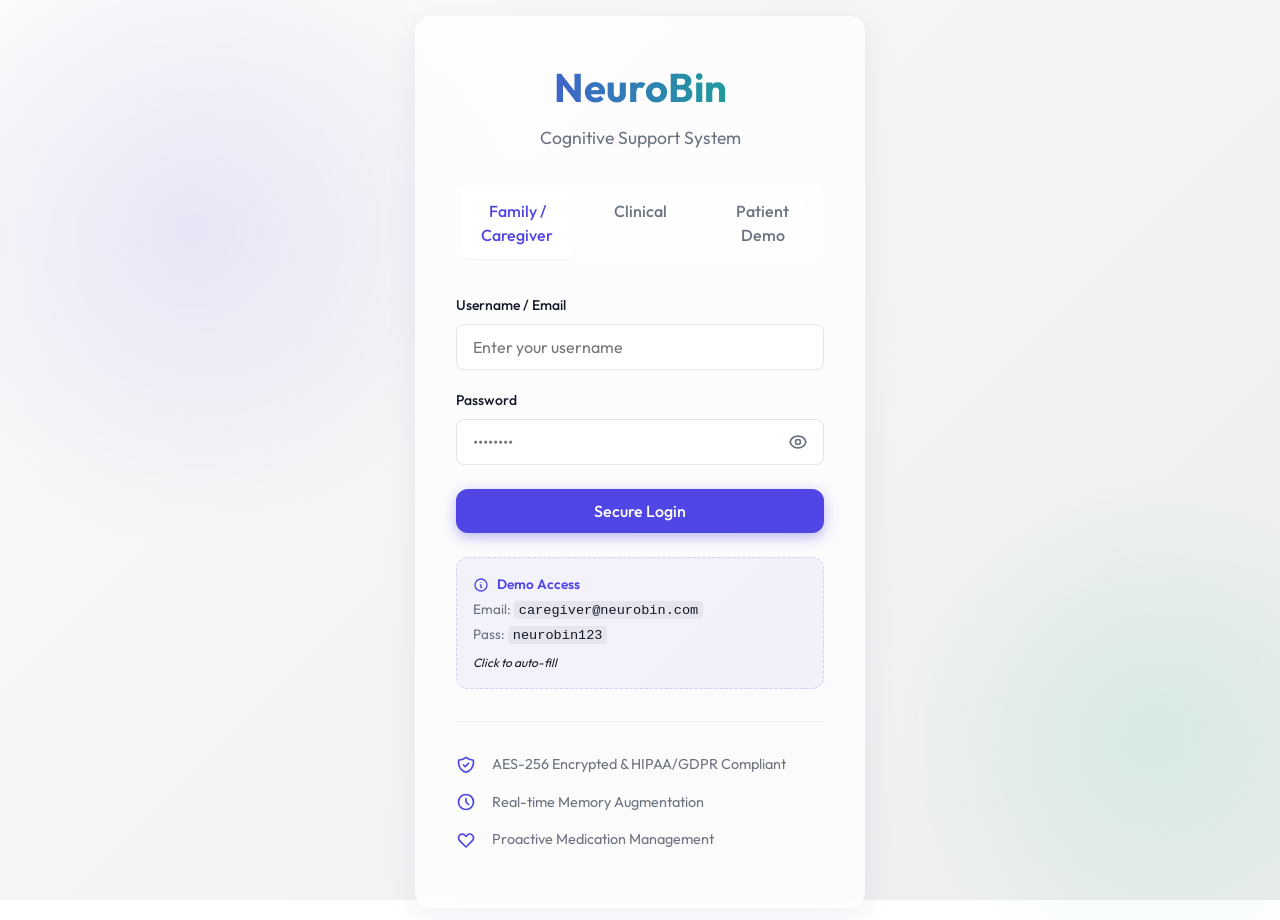
==== Frontend/dashboard.html @ 56ef4f3c "feat:Added frontend UI pages and integrated API, docs: Added a comprehensible README" ====
<!DOCTYPE html>
<html lang="en">
<head>
    <meta charset="UTF-8">
    <meta name="viewport" content="width=device-width, initial-scale=1.0">
    <title>Dashboard | NeuroBin</title>
    <link rel="stylesheet" href="theme.css">
    <style>
        .layout {
            display: flex;
            min-height: 100vh;
        }

        .sidebar {
            width: 280px;
            background: rgba(255, 255, 255, 0.85);
            backdrop-filter: blur(10px);
            border-right: 1px solid var(--surface-border);
            padding: 2rem 1rem;
            display: flex;
            flex-direction: column;
            position: sticky;
            top: 0;
            height: 100vh;
        }

        .sidebar-logo {
            font-size: 1.75rem;
            margin-bottom: 2.5rem;
            text-align: center;
        }

        .nav-menu {
            display: flex;
            flex-direction: column;
            gap: 0.5rem;
            flex: 1;
        }

        .menu-item {
            display: flex;
            align-items: center;
            gap: 1rem;
            padding: 1rem;
            border-radius: var(--radius-md);
            color: var(--text-muted);
            text-decoration: none;
            font-weight: 500;
            transition: var(--transition);
        }

        .menu-item:hover, .menu-item.active {
            background: rgba(79, 70, 229, 0.1);
            color: var(--primary);
        }

        .menu-item svg {
            width: 24px;
            height: 24px;
        }

        .logout-btn {
            margin-top: auto;
            color: var(--danger);
        }

        .logout-btn:hover {
            background: rgba(239, 68, 68, 0.1);
        }

        .main-content {
            flex: 1;
            padding: 2.5rem;
            overflow-y: auto;
        }

        .header {
            display: flex;
            justify-content: space-between;
            align-items: center;
            margin-bottom: 3rem;
        }

        .user-profile {
            display: flex;
            align-items: center;
            gap: 1rem;
        }

        .avatar {
            width: 45px;
            height: 45px;
            border-radius: 50%;
            background: linear-gradient(135deg, var(--primary), var(--secondary));
            color: white;
            display: flex;
            align-items: center;
            justify-content: center;
            font-weight: bold;
            font-size: 1.2rem;
        }

        .stats-grid {
            display: grid;
            grid-template-columns: repeat(auto-fit, minmax(240px, 1fr));
            gap: 1.5rem;
            margin-bottom: 3rem;
        }

        .stat-card {
            display: flex;
            align-items: flex-start;
            gap: 1rem;
        }

        .stat-icon {
            width: 48px;
            height: 48px;
            border-radius: var(--radius-md);
            display: flex;
            align-items: center;
            justify-content: center;
            color: white;
        }

        .stat-icon.blue { background: var(--primary); }
        .stat-icon.green { background: var(--success); }
        .stat-icon.orange { background: var(--warning); }
        .stat-icon.red { background: var(--danger); }

        .stat-info h3 {
            font-size: 0.9rem;
            color: var(--text-muted);
            margin: 0;
            font-weight: 500;
        }

        .stat-info .value {
            font-size: 1.8rem;
            font-weight: 700;
            color: var(--text-main);
            margin-top: 0.25rem;
        }

        table {
            width: 100%;
            border-collapse: collapse;
            margin-top: 1rem;
        }

        th, td {
            padding: 1rem;
            text-align: left;
            border-bottom: 1px solid rgba(0,0,0,0.05);
        }

        th {
            font-weight: 600;
            color: var(--text-muted);
            font-size: 0.85rem;
            text-transform: uppercase;
            letter-spacing: 0.05em;
        }
    </style>
</head>
<body>

<div class="layout">
    <aside class="sidebar">
        <div class="sidebar-logo">
            <span class="logo">NeuroBin</span>
        </div>
        <nav class="nav-menu">
            <a href="dashboard.html" class="menu-item active">
                <svg fill="none" viewBox="0 0 24 24" stroke="currentColor"><path stroke-linecap="round" stroke-linejoin="round" stroke-width="2" d="M3 12l2-2m0 0l7-7 7 7M5 10v10a1 1 0 001 1h3m10-11l2 2m-2-2v10a1 1 0 01-1 1h-3m-6 0a1 1 0 001-1v-4a1 1 0 011-1h2a1 1 0 011 1v4a1 1 0 001 1m-6 0h6"/></svg>
                Dashboard
            </a>
            <a href="patients.html" class="menu-item">
                <svg fill="none" viewBox="0 0 24 24" stroke="currentColor"><path stroke-linecap="round" stroke-linejoin="round" stroke-width="2" d="M17 20h5v-2a3 3 0 00-5.356-1.857M17 20H7m10 0v-2c0-.656-.126-1.283-.356-1.857M7 20H2v-2a3 3 0 015.356-1.857M7 20v-2c0-.656.126-1.283.356-1.857m0 0a5.002 5.002 0 019.288 0M15 7a3 3 0 11-6 0 3 3 0 016 0zm6 3a2 2 0 11-4 0 2 2 0 014 0zM7 10a2 2 0 11-4 0 2 2 0 014 0z"/></svg>
                Patients
            </a>
            <a href="medications.html" class="menu-item">
                <svg fill="none" viewBox="0 0 24 24" stroke="currentColor"><path stroke-linecap="round" stroke-linejoin="round" stroke-width="2" d="M19.428 15.428a2 2 0 00-1.022-.547l-2.387-.477a6 6 0 00-3.86.517l-.318.158a6 6 0 01-3.86.517L6.05 15.21a2 2 0 00-1.806.547M8 4h8l-1 1v5.172a2 2 0 00.586 1.414l5 5c1.26 1.26.367 3.414-1.415 3.414H4.828c-1.782 0-2.674-2.154-1.414-3.414l5-5A2 2 0 009 10.172V5L8 4z"/></svg>
                Medications
            </a>
            <a href="locations.html" class="menu-item">
                <svg fill="none" viewBox="0 0 24 24" stroke="currentColor"><path stroke-linecap="round" stroke-linejoin="round" stroke-width="2" d="M17.657 16.657L13.414 20.9a1.998 1.998 0 01-2.827 0l-4.244-4.243a8 8 0 1111.314 0z"/><path stroke-linecap="round" stroke-linejoin="round" stroke-width="2" d="M15 11a3 3 0 11-6 0 3 3 0 016 0z"/></svg>
                Locations
            </a>
            <a href="meetings.html" class="menu-item">
                <svg fill="none" viewBox="0 0 24 24" stroke="currentColor"><path stroke-linecap="round" stroke-linejoin="round" stroke-width="2" d="M8 7V3m8 4V3m-9 8h10M5 21h14a2 2 0 002-2V7a2 2 0 00-2-2H5a2 2 0 00-2 2v12a2 2 0 002 2z"/></svg>
                Meetings
            </a>
            <a href="emergency.html" class="menu-item">
                <svg fill="none" viewBox="0 0 24 24" stroke="currentColor"><path stroke-linecap="round" stroke-linejoin="round" stroke-width="2" d="M18.364 5.636l-3.536 3.536m0 5.656l3.536 3.536M9.172 9.172L5.636 5.636m3.536 9.192l-3.536 3.536M21 12a9 9 0 11-18 0 9 9 0 0118 0zm-5 0a4 4 0 11-8 0 4 4 0 018 0z"/></svg>
                Emergency
            </a>

            <a href="#" class="menu-item logout-btn" id="logoutBtn">
                <svg fill="none" viewBox="0 0 24 24" stroke="currentColor"><path stroke-linecap="round" stroke-linejoin="round" stroke-width="2" d="M17 16l4-4m0 0l-4-4m4 4H7m6 4v1a3 3 0 01-3 3H6a3 3 0 01-3-3V7a3 3 0 013-3h4a3 3 0 013 3v1"/></svg>
                Logout
            </a>
        </nav>
    </aside>

    <main class="main-content">
        <div class="header fade-in">
            <div>
                <h1>Welcome Back</h1>
                <p id="currDate">Loading date...</p>
            </div>
            <div class="user-profile">
                <div class="avatar" id="userInitial">U</div>
                <div>
                    <div style="font-weight: 600;" id="userName">User</div>
                    <div style="font-size: 0.85rem; color: var(--text-muted);" id="userRole">Caregiver</div>
                </div>
            </div>
        </div>

        <div class="stats-grid fade-in" style="animation-delay: 0.1s;">
            <div class="glass-card stat-card">
                <div class="stat-icon blue">
                    <svg style="width:24px;height:24px" fill="none" viewBox="0 0 24 24" stroke="currentColor"><path stroke-linecap="round" stroke-linejoin="round" stroke-width="2" d="M17 20h5v-2a3 3 0 00-5.356-1.857M17 20H7m10 0v-2c0-.656-.126-1.283-.356-1.857M7 20H2v-2a3 3 0 015.356-1.857M7 20v-2c0-.656.126-1.283.356-1.857m0 0a5.002 5.002 0 019.288 0M15 7a3 3 0 11-6 0 3 3 0 016 0zm6 3a2 2 0 11-4 0 2 2 0 014 0zM7 10a2 2 0 11-4 0 2 2 0 014 0z"/></svg>
                </div>
                <div class="stat-info">
                    <h3>Total Patients</h3>
                    <div class="value" id="totalPatients">-</div>
                </div>
            </div>
            <div class="glass-card stat-card">
                <div class="stat-icon green">
                    <svg style="width:24px;height:24px" fill="none" viewBox="0 0 24 24" stroke="currentColor"><path stroke-linecap="round" stroke-linejoin="round" stroke-width="2" d="M9 12l2 2 4-4m6 2a9 9 0 11-18 0 9 9 0 0118 0z"/></svg>
                </div>
                <div class="stat-info">
                    <h3>Med Adherence</h3>
                    <div class="value">94%</div>
                </div>
            </div>
            <div class="glass-card stat-card">
                <div class="stat-icon orange">
                    <svg style="width:24px;height:24px" fill="none" viewBox="0 0 24 24" stroke="currentColor"><path stroke-linecap="round" stroke-linejoin="round" stroke-width="2" d="M12 8v4l3 3m6-3a9 9 0 11-18 0 9 9 0 0118 0z"/></svg>
                </div>
                <div class="stat-info">
                    <h3>Upcoming Meetings</h3>
                    <div class="value" id="upcomingMeetings">-</div>
                </div>
            </div>
            <div class="glass-card stat-card">
                <div class="stat-icon red">
                    <svg style="width:24px;height:24px" fill="none" viewBox="0 0 24 24" stroke="currentColor"><path stroke-linecap="round" stroke-linejoin="round" stroke-width="2" d="M12 9v2m0 4h.01m-6.938 4h13.856c1.54 0 2.502-1.667 1.732-3L13.732 4c-.77-1.333-2.694-1.333-3.464 0L3.34 16c-.77 1.333.192 3 1.732 3z"/></svg>
                </div>
                <div class="stat-info">
                    <h3>Active Alerts</h3>
                    <div class="value">0</div>
                </div>
            </div>
        </div>

        <div class="grid" style="grid-template-columns: 2fr 1fr;">
            <div class="glass-card fade-in" style="animation-delay: 0.2s;">
                <div class="flex justify-between align-center mb-4">
                    <h2>Recent Patients</h2>
                    <a href="patients.html" class="btn btn-secondary" style="padding: 0.25rem 0.75rem; font-size: 0.85rem;">View All</a>
                </div>
                <div style="overflow-x:auto;">
                    <table>
                        <thead>
                            <tr>
                                <th>Name</th>
                                <th>Age</th>
                                <th>Phone</th>
                                <th>Status</th>
                            </tr>
                        </thead>
                        <tbody id="patientsTableBody">
                            <tr><td colspan="4" class="text-center">Loading...</td></tr>
                        </tbody>
                    </table>
                </div>
            </div>

            <div class="glass-card fade-in" style="animation-delay: 0.3s;">
                <h2>Today's Schedule</h2>
                <div class="mt-4" id="meetingsList">
                    <p class="text-center text-muted">Loading...</p>
                </div>
            </div>
        </div>
    </main>
</div>

<script src="api.js"></script>
<script src="dashboard.js"></script>
</body>
</html>
---- Frontend/theme.css ----
/* Modern, Premium, Glassmorphic Theme */
@import url('https://fonts.googleapis.com/css2?family=Outfit:wght@300;400;500;600;700&display=swap');

:root {
  --primary: #4F46E5;
  --primary-hover: #4338CA;
  --secondary: #10B981;
  --background: #F3F4F6;
  --surface: rgba(255, 255, 255, 0.7);
  --surface-border: rgba(255, 255, 255, 0.5);
  --text-main: #111827;
  --text-muted: #6B7280;
  --danger: #EF4444;
  --warning: #F59E0B;
  --success: #10B981;
  --radius-lg: 16px;
  --radius-md: 12px;
  --radius-sm: 8px;
  --shadow-sm: 0 1px 2px 0 rgba(0, 0, 0, 0.05);
  --shadow-md: 0 4px 6px -1px rgba(0, 0, 0, 0.1), 0 2px 4px -1px rgba(0, 0, 0, 0.06);
  --shadow-glass: 0 8px 32px 0 rgba(31, 38, 135, 0.07);
  --transition: all 0.3s cubic-bezier(0.4, 0, 0.2, 1);
}

* {
  margin: 0;
  padding: 0;
  box-sizing: border-box;
}

body {
  font-family: 'Outfit', sans-serif;
  background: var(--background);
  color: var(--text-main);
  line-height: 1.5;
  min-height: 100vh;
  /* Soft abstract gradient background */
  background: linear-gradient(135deg, #fdfbfb 0%, #ebedee 100%);
  background-attachment: fixed;
}

/* Add a subtle decorative background blob */
body::before {
  content: '';
  position: fixed;
  top: -10%;
  left: -10%;
  width: 50vw;
  height: 50vw;
  background: radial-gradient(circle, rgba(79,70,229,0.1) 0%, rgba(255,255,255,0) 70%);
  z-index: -1;
  border-radius: 50%;
  animation: float 15s ease-in-out infinite alternate;
}

body::after {
  content: '';
  position: fixed;
  bottom: -10%;
  right: -10%;
  width: 40vw;
  height: 40vw;
  background: radial-gradient(circle, rgba(16,185,129,0.1) 0%, rgba(255,255,255,0) 70%);
  z-index: -1;
  border-radius: 50%;
  animation: float 20s ease-in-out infinite alternate-reverse;
}

@keyframes float {
  0% { transform: translate(0, 0) scale(1); }
  100% { transform: translate(30px, 50px) scale(1.1); }
}

/* Glassmorphism Classes */
.glass-panel {
  background: var(--surface);
  backdrop-filter: blur(16px);
  -webkit-backdrop-filter: blur(16px);
  border: 1px solid var(--surface-border);
  border-radius: var(--radius-lg);
  box-shadow: var(--shadow-glass);
}

.glass-card {
  background: rgba(255, 255, 255, 0.65);
  backdrop-filter: blur(8px);
  border: 1px solid rgba(255, 255, 255, 0.4);
  border-radius: var(--radius-md);
  padding: 1.5rem;
  box-shadow: var(--shadow-md);
  transition: var(--transition);
}

.glass-card:hover {
  transform: translateY(-2px);
  box-shadow: 0 10px 40px -10px rgba(0,0,0,0.1);
}

/* Typography */
h1, h2, h3, h4, h5, h6 {
  font-weight: 600;
  color: var(--text-main);
  margin-bottom: 0.5rem;
}

p {
  color: var(--text-muted);
  margin-bottom: 1rem;
}

/* Layout Details */
.container {
  max-width: 1200px;
  margin: 0 auto;
  padding: 2rem;
}

.grid {
  display: grid;
  gap: 1.5rem;
}

/* Forms */
.form-group {
  margin-bottom: 1.25rem;
}

.form-label {
  display: block;
  font-size: 0.875rem;
  font-weight: 500;
  margin-bottom: 0.5rem;
  color: var(--text-main);
}

.form-input, .form-select, .form-textarea {
  width: 100%;
  padding: 0.75rem 1rem;
  border: 1px solid rgba(0, 0, 0, 0.1);
  border-radius: var(--radius-sm);
  background: rgba(255, 255, 255, 0.8);
  font-family: inherit;
  font-size: 1rem;
  transition: var(--transition);
  color: var(--text-main);
}

.form-input:focus, .form-select:focus, .form-textarea:focus {
  outline: none;
  border-color: var(--primary);
  box-shadow: 0 0 0 3px rgba(79, 70, 229, 0.2);
  background: #FFF;
}

/* Buttons */
.btn {
  display: inline-flex;
  align-items: center;
  justify-content: center;
  padding: 0.75rem 1.5rem;
  font-size: 1rem;
  font-weight: 500;
  border-radius: var(--radius-md);
  border: none;
  cursor: pointer;
  transition: var(--transition);
  font-family: inherit;
  gap: 0.5rem;
}

.btn-primary {
  background: var(--primary);
  color: white;
  box-shadow: 0 4px 14px 0 rgba(79, 70, 229, 0.39);
}

.btn-primary:hover {
  background: var(--primary-hover);
  transform: translateY(-1px);
  box-shadow: 0 6px 20px rgba(79, 70, 229, 0.4);
}

.btn-secondary {
  background: rgba(255, 255, 255, 0.9);
  color: var(--text-main);
  border: 1px solid rgba(0, 0, 0, 0.05);
}

.btn-secondary:hover {
  background: #FFF;
  transform: translateY(-1px);
  box-shadow: var(--shadow-md);
}

.btn-danger {
  background: var(--danger);
  color: white;
  box-shadow: 0 4px 14px 0 rgba(239, 68, 68, 0.39);
}

.btn-danger:hover {
  background: #DC2626;
  transform: translateY(-1px);
}

.btn-block {
  width: 100%;
}

/* Nav */
.navbar {
  display: flex;
  justify-content: space-between;
  align-items: center;
  padding: 1rem 2rem;
  margin-bottom: 2rem;
  position: sticky;
  top: 1rem;
  z-index: 100;
  width: calc(100% - 2rem);
  margin-left: 1rem;
}

.nav-links {
  display: flex;
  gap: 1.5rem;
  align-items: center;
}

.nav-link {
  color: var(--text-muted);
  text-decoration: none;
  font-weight: 500;
  transition: var(--transition);
}

.nav-link:hover, .nav-link.active {
  color: var(--primary);
}

.logo {
  font-size: 1.5rem;
  font-weight: 700;
  background: linear-gradient(to right, var(--primary), var(--secondary));
  background-clip: text;
  -webkit-background-clip: text;
  -webkit-text-fill-color: transparent;
  text-decoration: none;
}

/* Badges */
.badge {
  display: inline-block;
  padding: 0.25rem 0.75rem;
  border-radius: 9999px;
  font-size: 0.75rem;
  font-weight: 600;
  text-transform: uppercase;
  letter-spacing: 0.05em;
}

.badge-success { background: rgba(16, 185, 129, 0.1); color: var(--success); }
.badge-warning { background: rgba(245, 158, 11, 0.1); color: var(--warning); }
.badge-danger { background: rgba(239, 68, 68, 0.1); color: var(--danger); }
.badge-primary { background: rgba(79, 70, 229, 0.1); color: var(--primary); }

/* Utility */
.text-center { text-align: center; }
.mt-1 { margin-top: 0.25rem; }
.mt-2 { margin-top: 0.5rem; }
.mt-4 { margin-top: 1rem; }
.mt-6 { margin-top: 1.5rem; }
.mt-8 { margin-top: 2rem; }
.mb-2 { margin-bottom: 0.5rem; }
.mb-4 { margin-bottom: 1rem; }
.mb-6 { margin-bottom: 1.5rem; }

.flex { display: flex; }
.justify-between { justify-content: space-between; }
.align-center { align-items: center; }
.gap-2 { gap: 0.5rem; }
.gap-4 { gap: 1rem; }

/* Modal */
.modal-overlay {
  position: fixed;
  top: 0; left: 0; right: 0; bottom: 0;
  background: rgba(0, 0, 0, 0.3);
  backdrop-filter: blur(4px);
  display: flex;
  align-items: center;
  justify-content: center;
  opacity: 0;
  pointer-events: none;
  transition: var(--transition);
  z-index: 1000;
}

.modal-overlay.active {
  opacity: 1;
  pointer-events: auto;
}

.modal-content {
  width: 100%;
  max-width: 500px;
  transform: scale(0.95) translateY(20px);
  transition: var(--transition);
  max-height: 90vh;
  overflow-y: auto;
}

.modal-overlay.active .modal-content {
  transform: scale(1) translateY(0);
}

.modal-header {
  display: flex;
  justify-content: space-between;
  align-items: center;
  margin-bottom: 1.5rem;
}

.modal-close {
  background: none;
  border: none;
  font-size: 1.5rem;
  color: var(--text-muted);
  cursor: pointer;
  transition: var(--transition);
}

.modal-close:hover {
  color: var(--danger);
  transform: rotate(90deg);
}

/* Alerts / Notifications */
#notifications {
  position: fixed;
  bottom: 2rem;
  right: 2rem;
  display: flex;
  flex-direction: column;
  gap: 1rem;
  z-index: 2000;
}

.toast {
  padding: 1rem 1.5rem;
  border-radius: var(--radius-md);
  background: white;
  box-shadow: var(--shadow-md);
  border-left: 4px solid var(--primary);
  animation: slideIn 0.3s cubic-bezier(0.4, 0, 0.2, 1);
  display: flex;
  align-items: center;
  gap: 1rem;
}

.toast.error { border-color: var(--danger); }
.toast.success { border-color: var(--success); }

@keyframes slideIn {
  from { transform: translateX(100%); opacity: 0; }
  to { transform: translateX(0); opacity: 1; }
}

@keyframes fadeOut {
  from { opacity: 1; transform: scale(1); }
  to { opacity: 0; transform: scale(0.9); }
}

/* Animations */
.fade-in { animation: fadeIn 0.5s ease-out forwards; }
@keyframes fadeIn {
  from { opacity: 0; transform: translateY(10px); }
  to { opacity: 1; transform: translateY(0); }
}
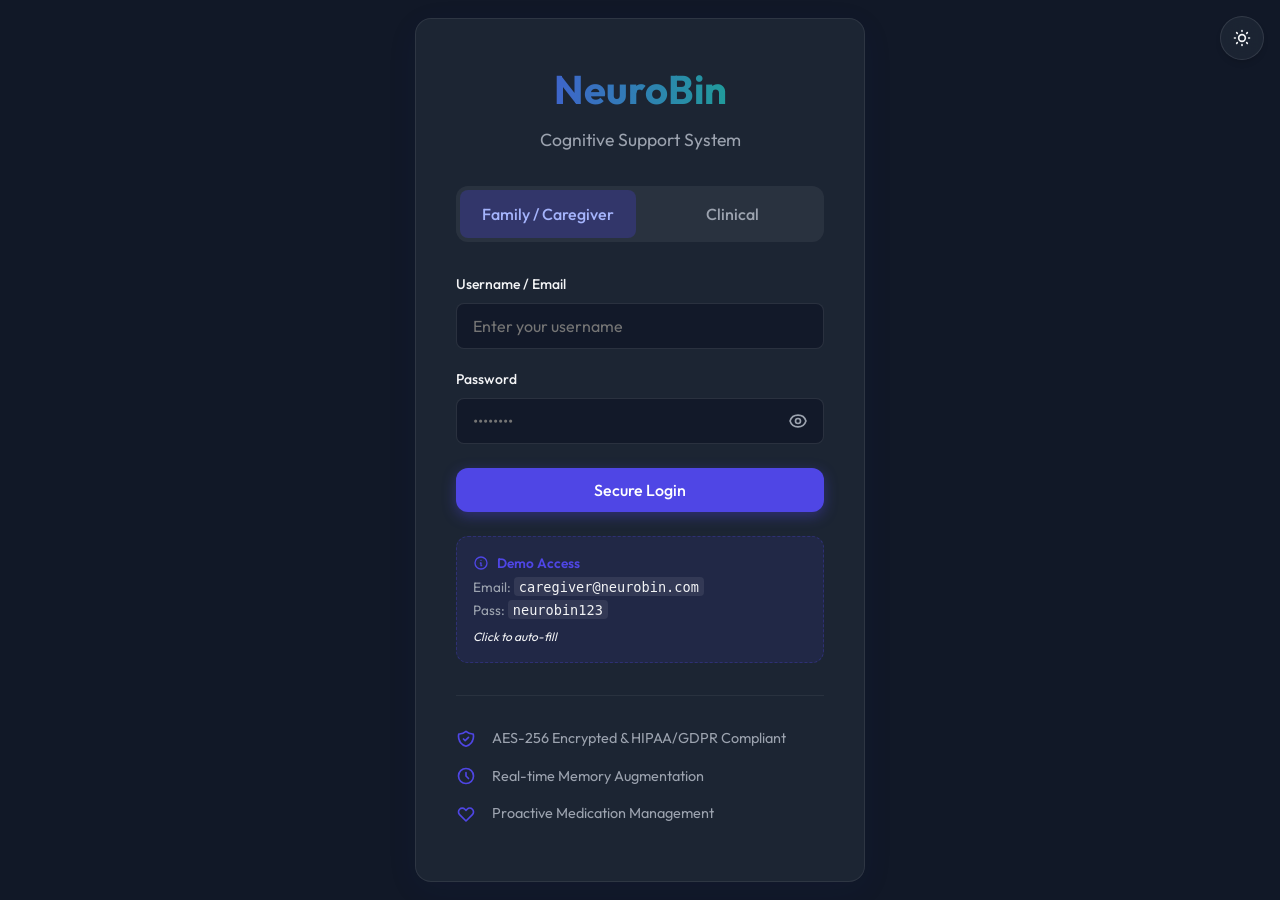
==== commit 8de228e6: "feat: improved the UI/UX with major changes, added face recognition and emotion recognition" ====
--- a/Frontend/dashboard.html
+++ b/Frontend/dashboard.html
@@ -165,49 +165,83 @@
 </head>
 <body>
 
+<!-- Theme Toggle Button -->
+<button id="themeToggleBtn" style="position: absolute; top: 1rem; right: 1rem; background: var(--surface); border: 1px solid var(--surface-border); border-radius: 50%; width: 40px; height: 40px; display: flex; align-items: center; justify-content: center; cursor: pointer; color: var(--text-main); backdrop-filter: blur(8px); z-index: 1000; box-shadow: var(--shadow-sm);">
+    <svg id="themeIcon" fill="none" viewBox="0 0 24 24" stroke="currentColor" style="width: 20px; height: 20px;">
+        <!-- Icon set in JS -->
+    </svg>
+</button>
+
 <div class="layout">
     <aside class="sidebar">
         <div class="sidebar-logo">
             <span class="logo">NeuroBin</span>
         </div>
         <nav class="nav-menu">
+            <h4 style="font-size: 0.75rem; text-transform: uppercase; color: var(--text-muted); margin: 1rem 0 0.5rem 0.5rem; letter-spacing: 0.05em;">Main</h4>
             <a href="dashboard.html" class="menu-item active">
                 <svg fill="none" viewBox="0 0 24 24" stroke="currentColor"><path stroke-linecap="round" stroke-linejoin="round" stroke-width="2" d="M3 12l2-2m0 0l7-7 7 7M5 10v10a1 1 0 001 1h3m10-11l2 2m-2-2v10a1 1 0 01-1 1h-3m-6 0a1 1 0 001-1v-4a1 1 0 011-1h2a1 1 0 011 1v4a1 1 0 001 1m-6 0h6"/></svg>
                 Dashboard
             </a>
             <a href="patients.html" class="menu-item">
                 <svg fill="none" viewBox="0 0 24 24" stroke="currentColor"><path stroke-linecap="round" stroke-linejoin="round" stroke-width="2" d="M17 20h5v-2a3 3 0 00-5.356-1.857M17 20H7m10 0v-2c0-.656-.126-1.283-.356-1.857M7 20H2v-2a3 3 0 015.356-1.857M7 20v-2c0-.656.126-1.283.356-1.857m0 0a5.002 5.002 0 019.288 0M15 7a3 3 0 11-6 0 3 3 0 016 0zm6 3a2 2 0 11-4 0 2 2 0 014 0zM7 10a2 2 0 11-4 0 2 2 0 014 0z"/></svg>
-                Patients
+                Face Log / Patients
             </a>
             <a href="medications.html" class="menu-item">
                 <svg fill="none" viewBox="0 0 24 24" stroke="currentColor"><path stroke-linecap="round" stroke-linejoin="round" stroke-width="2" d="M19.428 15.428a2 2 0 00-1.022-.547l-2.387-.477a6 6 0 00-3.86.517l-.318.158a6 6 0 01-3.86.517L6.05 15.21a2 2 0 00-1.806.547M8 4h8l-1 1v5.172a2 2 0 00.586 1.414l5 5c1.26 1.26.367 3.414-1.415 3.414H4.828c-1.782 0-2.674-2.154-1.414-3.414l5-5A2 2 0 009 10.172V5L8 4z"/></svg>
                 Medications
             </a>
+            <a href="emotions.html" class="menu-item">
+                <svg fill="none" viewBox="0 0 24 24" stroke="currentColor"><path stroke-linecap="round" stroke-linejoin="round" stroke-width="2" d="M14.828 14.828a4 4 0 01-5.656 0M9 10h.01M15 10h.01M21 12a9 9 0 11-18 0 9 9 0 0118 0z"/></svg>
+                Emotions
+            </a>
             <a href="locations.html" class="menu-item">
                 <svg fill="none" viewBox="0 0 24 24" stroke="currentColor"><path stroke-linecap="round" stroke-linejoin="round" stroke-width="2" d="M17.657 16.657L13.414 20.9a1.998 1.998 0 01-2.827 0l-4.244-4.243a8 8 0 1111.314 0z"/><path stroke-linecap="round" stroke-linejoin="round" stroke-width="2" d="M15 11a3 3 0 11-6 0 3 3 0 016 0z"/></svg>
-                Locations
+                Location
             </a>
             <a href="meetings.html" class="menu-item">
                 <svg fill="none" viewBox="0 0 24 24" stroke="currentColor"><path stroke-linecap="round" stroke-linejoin="round" stroke-width="2" d="M8 7V3m8 4V3m-9 8h10M5 21h14a2 2 0 002-2V7a2 2 0 00-2-2H5a2 2 0 00-2 2v12a2 2 0 002 2z"/></svg>
-                Meetings
+                Settings (Meetings)
+            </a>
+
+            <h4 style="font-size: 0.75rem; text-transform: uppercase; color: var(--text-muted); margin: 1.5rem 0 0.5rem 0.5rem; letter-spacing: 0.05em;">Modules</h4>
+            <a href="memory.html" class="menu-item">
+                <svg fill="none" viewBox="0 0 24 24" stroke="currentColor"><path stroke-linecap="round" stroke-linejoin="round" stroke-width="2" d="M12 6.253v13m0-13C10.832 5.477 9.246 5 7.5 5S4.168 5.477 3 6.253v13C4.168 18.477 5.754 18 7.5 18s3.332.477 4.5 1.253m0-13C13.168 5.477 14.754 5 16.5 5c1.747 0 3.332.477 4.5 1.253v13C19.832 18.477 18.247 18 16.5 18c-1.746 0-3.332.477-4.5 1.253"/></svg>
+                Memory Journal
+            </a>
+            <a href="#" class="menu-item">
+                <svg fill="none" viewBox="0 0 24 24" stroke="currentColor"><path stroke-linecap="round" stroke-linejoin="round" stroke-width="2" d="M19 11a7 7 0 01-7 7m0 0a7 7 0 01-7-7m7 7v4m0 0H8m4 0h4m-4-8a3 3 0 01-3-3V5a3 3 0 116 0v6a3 3 0 01-3 3z"/></svg>
+                Voice Assistant
+            </a>
+            <a href="#" class="menu-item">
+                <svg fill="none" viewBox="0 0 24 24" stroke="currentColor"><path stroke-linecap="round" stroke-linejoin="round" stroke-width="2" d="M14.752 11.168l-3.197-2.132A1 1 0 0010 9.87v4.263a1 1 0 001.555.832l3.197-2.132a1 1 0 000-1.664z"/><path stroke-linecap="round" stroke-linejoin="round" stroke-width="2" d="M21 12a9 9 0 11-18 0 9 9 0 0118 0z"/></svg>
+                Cognitive Games
+            </a>
+            <a href="#" class="menu-item">
+                <svg fill="none" viewBox="0 0 24 24" stroke="currentColor"><path stroke-linecap="round" stroke-linejoin="round" stroke-width="2" d="M9 17v-2m3 2v-4m3 4v-6m2 10H7a2 2 0 01-2-2V5a2 2 0 012-2h5.586a1 1 0 01.707.293l5.414 5.414a1 1 0 01.293.707V19a2 2 0 01-2 2z"/></svg>
+                Medical Reports
+            </a>
+            <a href="#" class="menu-item">
+                <svg fill="none" viewBox="0 0 24 24" stroke="currentColor"><path stroke-linecap="round" stroke-linejoin="round" stroke-width="2" d="M12 15v2m-6 4h12a2 2 0 002-2v-6a2 2 0 00-2-2H6a2 2 0 00-2 2v6a2 2 0 00-2 2zm10-10V7a4 4 0 00-8 0v4h8z"/></svg>
+                Digital Legacy
             </a>
             <a href="emergency.html" class="menu-item">
-                <svg fill="none" viewBox="0 0 24 24" stroke="currentColor"><path stroke-linecap="round" stroke-linejoin="round" stroke-width="2" d="M18.364 5.636l-3.536 3.536m0 5.656l3.536 3.536M9.172 9.172L5.636 5.636m3.536 9.192l-3.536 3.536M21 12a9 9 0 11-18 0 9 9 0 0118 0zm-5 0a4 4 0 11-8 0 4 4 0 018 0z"/></svg>
-                Emergency
-            </a>
-
-            <a href="#" class="menu-item logout-btn" id="logoutBtn">
+                <svg fill="none" viewBox="0 0 24 24" stroke="currentColor" style="color:var(--danger);"><path stroke-linecap="round" stroke-linejoin="round" stroke-width="2" d="M18.364 5.636l-3.536 3.536m0 5.656l3.536 3.536M9.172 9.172L5.636 5.636m3.536 9.192l-3.536 3.536M21 12a9 9 0 11-18 0 9 9 0 0118 0zm-5 0a4 4 0 11-8 0 4 4 0 018 0z"/></svg>
+                Emergency SOS
+            </a>
+
+            <button class="menu-item logout-btn" onclick="ApiClient.logout()" style="background:none; border:none; text-align:left; font-family:inherit; font-size:inherit; width: 100%; cursor: pointer;">
                 <svg fill="none" viewBox="0 0 24 24" stroke="currentColor"><path stroke-linecap="round" stroke-linejoin="round" stroke-width="2" d="M17 16l4-4m0 0l-4-4m4 4H7m6 4v1a3 3 0 01-3 3H6a3 3 0 01-3-3V7a3 3 0 013-3h4a3 3 0 013 3v1"/></svg>
                 Logout
-            </a>
+            </button>
         </nav>
     </aside>
 
     <main class="main-content">
         <div class="header fade-in">
             <div>
-                <h1>Welcome Back</h1>
-                <p id="currDate">Loading date...</p>
+                <h1>Prototype Dashboard</h1>
+                <p id="currDate" class="text-muted">Caregiver Interface</p>
             </div>
             <div class="user-profile">
                 <div class="avatar" id="userInitial">U</div>
@@ -218,78 +252,120 @@
             </div>
         </div>
 
-        <div class="stats-grid fade-in" style="animation-delay: 0.1s;">
-            <div class="glass-card stat-card">
-                <div class="stat-icon blue">
-                    <svg style="width:24px;height:24px" fill="none" viewBox="0 0 24 24" stroke="currentColor"><path stroke-linecap="round" stroke-linejoin="round" stroke-width="2" d="M17 20h5v-2a3 3 0 00-5.356-1.857M17 20H7m10 0v-2c0-.656-.126-1.283-.356-1.857M7 20H2v-2a3 3 0 015.356-1.857M7 20v-2c0-.656.126-1.283.356-1.857m0 0a5.002 5.002 0 019.288 0M15 7a3 3 0 11-6 0 3 3 0 016 0zm6 3a2 2 0 11-4 0 2 2 0 014 0zM7 10a2 2 0 11-4 0 2 2 0 014 0z"/></svg>
-                </div>
+        <div class="stats-grid fade-in" style="animation-delay: 0.1s; grid-template-columns: repeat(4, 1fr);">
+            <div class="glass-card stat-card" style="border-left: 4px solid var(--success);">
                 <div class="stat-info">
-                    <h3>Total Patients</h3>
-                    <div class="value" id="totalPatients">-</div>
-                </div>
-            </div>
-            <div class="glass-card stat-card">
-                <div class="stat-icon green">
-                    <svg style="width:24px;height:24px" fill="none" viewBox="0 0 24 24" stroke="currentColor"><path stroke-linecap="round" stroke-linejoin="round" stroke-width="2" d="M9 12l2 2 4-4m6 2a9 9 0 11-18 0 9 9 0 0118 0z"/></svg>
-                </div>
+                    <h3>Status</h3>
+                    <div class="value" id="systemStatus" style="color:var(--success);">SAFE</div>
+                    <div style="font-size: 0.8rem; color:var(--text-muted); margin-top:0.25rem;">Active Monitoring</div>
+                </div>
+            </div>
+            <div class="glass-card stat-card" style="border-left: 4px solid var(--success);">
                 <div class="stat-info">
-                    <h3>Med Adherence</h3>
-                    <div class="value">94%</div>
-                </div>
-            </div>
-            <div class="glass-card stat-card">
-                <div class="stat-icon orange">
-                    <svg style="width:24px;height:24px" fill="none" viewBox="0 0 24 24" stroke="currentColor"><path stroke-linecap="round" stroke-linejoin="round" stroke-width="2" d="M12 8v4l3 3m6-3a9 9 0 11-18 0 9 9 0 0118 0z"/></svg>
-                </div>
+                    <h3>Medication</h3>
+                    <div class="value" id="medAdherence">98%</div>
+                    <div style="font-size: 0.8rem; color:var(--text-muted); margin-top:0.25rem;">Adherence Rate</div>
+                </div>
+            </div>
+            <div class="glass-card stat-card" style="border-left: 4px solid var(--warning);">
                 <div class="stat-info">
-                    <h3>Upcoming Meetings</h3>
-                    <div class="value" id="upcomingMeetings">-</div>
-                </div>
-            </div>
-            <div class="glass-card stat-card">
-                <div class="stat-icon red">
-                    <svg style="width:24px;height:24px" fill="none" viewBox="0 0 24 24" stroke="currentColor"><path stroke-linecap="round" stroke-linejoin="round" stroke-width="2" d="M12 9v2m0 4h.01m-6.938 4h13.856c1.54 0 2.502-1.667 1.732-3L13.732 4c-.77-1.333-2.694-1.333-3.464 0L3.34 16c-.77 1.333.192 3 1.732 3z"/></svg>
-                </div>
+                    <h3>Today's Mood</h3>
+                    <div class="value" id="todayMood">Calm</div>
+                    <div style="font-size: 0.8rem; color:var(--text-muted); margin-top:0.25rem;">Stable for 4 hrs</div>
+                </div>
+            </div>
+            <div class="glass-card stat-card" style="border-left: 4px solid var(--primary);">
                 <div class="stat-info">
-                    <h3>Active Alerts</h3>
-                    <div class="value">0</div>
+                    <h3>Last Known GPS</h3>
+                    <div class="value" id="lastGps">Home</div>
+                    <div style="font-size: 0.8rem; color:var(--text-muted); margin-top:0.25rem;">Updated 2 min ago</div>
                 </div>
             </div>
         </div>
 
-        <div class="grid" style="grid-template-columns: 2fr 1fr;">
+        <div class="grid" style="grid-template-columns: repeat(3, 1fr); margin-bottom: 2rem;">
+            
+            <!-- Emotion Timeline -->
             <div class="glass-card fade-in" style="animation-delay: 0.2s;">
+                <h2 style="font-size: 1.1rem; margin-bottom: 1.5rem;">Emotion Timeline — Today</h2>
+                <div id="emotionTimeline" style="display: flex; flex-direction: column; gap: 1rem;">
+                    <div><div class="flex justify-between mb-1"><span class="text-muted" style="font-size: 0.9rem;">Calm</span><span style="font-weight: 500;">75%</span></div><div style="background: rgba(0,0,0,0.05); height: 6px; border-radius: 99px;"><div style="width: 75%; background: var(--success); height: 100%; border-radius: 99px;"></div></div></div>
+                    <div><div class="flex justify-between mb-1"><span class="text-muted" style="font-size: 0.9rem;">Joy</span><span style="font-weight: 500;">55%</span></div><div style="background: rgba(0,0,0,0.05); height: 6px; border-radius: 99px;"><div style="width: 55%; background: #0D9488; height: 100%; border-radius: 99px;"></div></div></div>
+                    <div><div class="flex justify-between mb-1"><span class="text-muted" style="font-size: 0.9rem;">Confused</span><span style="font-weight: 500;">30%</span></div><div style="background: rgba(0,0,0,0.05); height: 6px; border-radius: 99px;"><div style="width: 30%; background: var(--warning); height: 100%; border-radius: 99px;"></div></div></div>
+                    <div><div class="flex justify-between mb-1"><span class="text-muted" style="font-size: 0.9rem;">Sadness</span><span style="font-weight: 500;">15%</span></div><div style="background: rgba(0,0,0,0.05); height: 6px; border-radius: 99px;"><div style="width: 15%; background: var(--primary); height: 100%; border-radius: 99px;"></div></div></div>
+                </div>
+            </div>
+
+            <!-- Focus / Face Events -->
+            <div class="glass-card fade-in" style="animation-delay: 0.3s; grid-column: span 2;">
                 <div class="flex justify-between align-center mb-4">
-                    <h2>Recent Patients</h2>
-                    <a href="patients.html" class="btn btn-secondary" style="padding: 0.25rem 0.75rem; font-size: 0.85rem;">View All</a>
+                    <h2 style="font-size: 1.1rem; margin-bottom: 0;">Recent Face Recognition Events</h2>
+                    <a href="patients.html" class="text-muted" style="font-size: 0.85rem; text-decoration: none;">View Log</a>
                 </div>
                 <div style="overflow-x:auto;">
                     <table>
-                        <thead>
-                            <tr>
-                                <th>Name</th>
-                                <th>Age</th>
-                                <th>Phone</th>
-                                <th>Status</th>
-                            </tr>
-                        </thead>
-                        <tbody id="patientsTableBody">
-                            <tr><td colspan="4" class="text-center">Loading...</td></tr>
+                        <thead><tr><th>Time</th><th>Name</th><th>Match Prob.</th><th>Status</th></tr></thead>
+                        <tbody id="faceEventsList">
+                            <tr><td>10:32 AM</td><td><div style="font-weight: 500;">Priya (Daughter)</div></td><td>97%</td><td><span class="badge badge-success">Recognized</span></td></tr>
+                            <tr><td>09:15 AM</td><td><div style="font-weight: 500;">Dr. Mehta</div></td><td>94%</td><td><span class="badge badge-success">Recognized</span></td></tr>
+                            <tr><td>08:44 AM</td><td><div style="font-weight: 500; color: var(--danger);">Unknown Person</div></td><td>-</td><td><span class="badge badge-danger">Unknown</span></td></tr>
                         </tbody>
                     </table>
                 </div>
             </div>
 
-            <div class="glass-card fade-in" style="animation-delay: 0.3s;">
-                <h2>Today's Schedule</h2>
-                <div class="mt-4" id="meetingsList">
-                    <p class="text-center text-muted">Loading...</p>
-                </div>
-            </div>
+            <!-- Medication Tracker -->
+            <div class="glass-card fade-in" style="animation-delay: 0.4s;">
+                <h2 style="font-size: 1.1rem; margin-bottom: 1.5rem;">Medication Tracker</h2>
+                <div id="medTrackerList" style="display: flex; flex-direction: column; gap: 0.75rem;">
+                    <div class="flex justify-between align-center p-2" style="background: rgba(16,185,129,0.05); border-radius: var(--radius-sm); border: 1px solid rgba(16,185,129,0.2); padding: 0.75rem;">
+                        <div><div style="font-weight:500;">Donepezil 10mg</div><div style="font-size:0.8rem; color:var(--text-muted);">8:00 AM</div></div>
+                        <span class="badge badge-success">Taken</span>
+                    </div>
+                    <div class="flex justify-between align-center p-2" style="background: rgba(16,185,129,0.05); border-radius: var(--radius-sm); border: 1px solid rgba(16,185,129,0.2); padding: 0.75rem;">
+                        <div><div style="font-weight:500;">Memantine 5mg</div><div style="font-size:0.8rem; color:var(--text-muted);">1:00 PM</div></div>
+                        <span class="badge badge-success">Taken</span>
+                    </div>
+                    <div class="flex justify-between align-center p-2" style="background: rgba(245,158,11,0.05); border-radius: var(--radius-sm); border: 1px solid rgba(245,158,11,0.2); padding: 0.75rem;">
+                        <div><div style="font-weight:500;">Vitamin D3</div><div style="font-size:0.8rem; color:var(--text-muted);">8:00 PM</div></div>
+                        <span class="badge badge-warning">Pending</span>
+                    </div>
+                </div>
+            </div>
+
+            <!-- Memory Triggers -->
+            <div class="glass-card fade-in" style="animation-delay: 0.5s;">
+                <div class="flex justify-between align-center mb-4">
+                    <h2 style="font-size: 1.1rem; margin-bottom: 0;">Memory Triggers</h2>
+                    <a href="memory.html" class="text-muted" style="font-size: 0.85rem; text-decoration: none;">Edit</a>
+                </div>
+                <ul id="memoryTriggersList" style="list-style: none; display: flex; flex-direction: column; gap: 0.75rem;">
+                    <li style="padding: 0.75rem; background: rgba(0,0,0,0.02); border-radius: var(--radius-sm); border-left: 3px solid var(--primary); font-size: 0.9rem;">Priya loves blue sarees — Benaras trip 2018</li>
+                    <li style="padding: 0.75rem; background: rgba(0,0,0,0.02); border-radius: var(--radius-sm); border-left: 3px solid var(--primary); font-size: 0.9rem;">Favourite song: Lata Mangeshkar — Lag Ja Gale</li>
+                    <li style="padding: 0.75rem; background: rgba(0,0,0,0.02); border-radius: var(--radius-sm); border-left: 3px solid var(--primary); font-size: 0.9rem;">Dad's dog name was Brownie, a Labrador</li>
+                </ul>
+            </div>
+
+            <!-- Active Alerts -->
+            <div class="glass-card fade-in" style="animation-delay: 0.6s;">
+                <h2 style="font-size: 1.1rem; margin-bottom: 1.5rem;">Active Alerts</h2>
+                <div id="alertsList" style="display: flex; flex-direction: column; gap: 0.75rem;">
+                    <div style="padding: 0.75rem; background: rgba(245,158,11,0.05); border-left: 3px solid var(--warning); border-radius: 0 var(--radius-sm) var(--radius-sm) 0;">
+                        <div style="font-weight: 500; font-size: 0.95rem;">Evening medication reminder</div>
+                        <div style="font-size: 0.85rem; color: var(--text-muted); margin-top: 0.2rem;">Due in 2 hours</div>
+                    </div>
+                    <div style="padding: 0.75rem; background: rgba(239,68,68,0.05); border-left: 3px solid var(--danger); border-radius: 0 var(--radius-sm) var(--radius-sm) 0;">
+                        <div style="font-weight: 500; font-size: 0.95rem;">No movement detected</div>
+                        <div style="font-size: 0.85rem; color: var(--text-muted); margin-top: 0.2rem;">Detected 18 min ago</div>
+                    </div>
+                </div>
+            </div>
+
         </div>
     </main>
 </div>
 
+<script src="theme.js"></script>
 <script src="api.js"></script>
 <script src="dashboard.js"></script>
 </body>
--- a/Frontend/theme.css
+++ b/Frontend/theme.css
@@ -22,6 +22,14 @@
   --transition: all 0.3s cubic-bezier(0.4, 0, 0.2, 1);
 }
 
+body.dark-theme {
+  --background: #111827;
+  --surface: rgba(31, 41, 55, 0.75);
+  --surface-border: rgba(255, 255, 255, 0.1);
+  --text-main: #F3F4F6;
+  --text-muted: #9CA3AF;
+}
+
 * {
   margin: 0;
   padding: 0;
@@ -34,6 +42,10 @@
   color: var(--text-main);
   line-height: 1.5;
   min-height: 100vh;
+  transition: background-color 0.4s ease, color 0.4s ease;
+}
+
+body:not(.dark-theme) {
   /* Soft abstract gradient background */
   background: linear-gradient(135deg, #fdfbfb 0%, #ebedee 100%);
   background-attachment: fixed;
@@ -91,9 +103,18 @@
   transition: var(--transition);
 }
 
+body.dark-theme .glass-card {
+  background: rgba(31, 41, 55, 0.65);
+  border: 1px solid rgba(255, 255, 255, 0.1);
+}
+
 .glass-card:hover {
   transform: translateY(-2px);
   box-shadow: 0 10px 40px -10px rgba(0,0,0,0.1);
+}
+
+body.dark-theme .glass-card:hover {
+  box-shadow: 0 10px 40px -10px rgba(0,0,0,0.4);
 }
 
 /* Typography */
@@ -145,11 +166,20 @@
   color: var(--text-main);
 }
 
+body.dark-theme .form-input, body.dark-theme .form-select, body.dark-theme .form-textarea {
+  background: rgba(17, 24, 39, 0.8);
+  border-color: rgba(255, 255, 255, 0.1);
+}
+
 .form-input:focus, .form-select:focus, .form-textarea:focus {
   outline: none;
   border-color: var(--primary);
   box-shadow: 0 0 0 3px rgba(79, 70, 229, 0.2);
   background: #FFF;
+}
+
+body.dark-theme .form-input:focus, body.dark-theme .form-select:focus, body.dark-theme .form-textarea:focus {
+  background: rgba(17, 24, 39, 1);
 }
 
 /* Buttons */
@@ -186,10 +216,19 @@
   border: 1px solid rgba(0, 0, 0, 0.05);
 }
 
+body.dark-theme .btn-secondary {
+  background: rgba(31, 41, 55, 0.9);
+  border: 1px solid rgba(255, 255, 255, 0.1);
+}
+
 .btn-secondary:hover {
   background: #FFF;
   transform: translateY(-1px);
   box-shadow: var(--shadow-md);
+}
+
+body.dark-theme .btn-secondary:hover {
+  background: rgba(55, 65, 81, 1);
 }
 
 .btn-danger {
@@ -377,3 +416,291 @@
   from { opacity: 0; transform: translateY(10px); }
   to { opacity: 1; transform: translateY(0); }
 }
+
+/* ============================================================
+   DARK THEME — Comprehensive Overrides (use !important to beat
+   page-level <style> blocks that hardcode light colors)
+   ============================================================ */
+
+/* Dark theme also on html for early paint */
+html.dark-theme {
+  background: #111827 !important;
+}
+
+body.dark-theme {
+  background: #111827 !important;
+  color: #F3F4F6 !important;
+}
+
+/* Kill the light-mode gradient explicitly */
+body.dark-theme {
+  background-image: none !important;
+}
+
+/* Dark background blobs */
+body.dark-theme::before {
+  background: radial-gradient(circle, rgba(79,70,229,0.15) 0%, rgba(0,0,0,0) 70%) !important;
+}
+body.dark-theme::after {
+  background: radial-gradient(circle, rgba(16,185,129,0.1) 0%, rgba(0,0,0,0) 70%) !important;
+}
+
+/* Glass panel (login card, etc.) */
+body.dark-theme .glass-panel {
+  background: rgba(31, 41, 55, 0.85) !important;
+  border-color: rgba(255, 255, 255, 0.08) !important;
+}
+
+/* Glass card */
+body.dark-theme .glass-card {
+  background: rgba(31, 41, 55, 0.7) !important;
+  border-color: rgba(255, 255, 255, 0.1) !important;
+}
+
+/* Sidebar — force dark + independent scrolling */
+body.dark-theme .sidebar,
+body.dark-theme .admin-sidebar {
+  background: rgba(17, 24, 39, 0.97) !important;
+  border-right-color: rgba(255, 255, 255, 0.06) !important;
+}
+
+body.dark-theme .menu-item {
+  color: #9CA3AF !important;
+}
+body.dark-theme .menu-item:hover,
+body.dark-theme .menu-item.active {
+  background: rgba(79, 70, 229, 0.2) !important;
+  color: #A5B4FC !important;
+}
+
+/* Header / welcome bar area */
+body.dark-theme .header h1 {
+  color: #F3F4F6 !important;
+}
+
+/* Tables */
+body.dark-theme th {
+  color: #9CA3AF !important;
+  border-bottom-color: rgba(255, 255, 255, 0.06) !important;
+}
+body.dark-theme td {
+  color: #F3F4F6 !important;
+  border-bottom-color: rgba(255, 255, 255, 0.06) !important;
+}
+
+/* Form inputs */
+body.dark-theme .form-input,
+body.dark-theme .form-select,
+body.dark-theme .form-textarea {
+  background: rgba(17, 24, 39, 0.8) !important;
+  border-color: rgba(255, 255, 255, 0.1) !important;
+  color: #F3F4F6 !important;
+}
+body.dark-theme .form-select option {
+  background: #111827 !important;
+  color: #F3F4F6 !important;
+}
+body.dark-theme .form-input:focus,
+body.dark-theme .form-select:focus,
+body.dark-theme .form-textarea:focus {
+  background: rgba(17, 24, 39, 1) !important;
+}
+
+/* Button secondary */
+body.dark-theme .btn-secondary {
+  background: rgba(31, 41, 55, 0.9) !important;
+  border-color: rgba(255, 255, 255, 0.1) !important;
+  color: #F3F4F6 !important;
+}
+body.dark-theme .btn-secondary:hover {
+  background: rgba(55, 65, 81, 1) !important;
+}
+
+/* Toast notifications */
+body.dark-theme .toast {
+  background: #1F2937 !important;
+  color: #F3F4F6 !important;
+  box-shadow: 0 4px 12px rgba(0,0,0,0.4) !important;
+}
+
+/* Modal overlay */
+body.dark-theme .modal-overlay {
+  background: rgba(0, 0, 0, 0.6) !important;
+}
+body.dark-theme .modal-content {
+  background: #1F2937 !important;
+}
+
+/* Login page tabs */
+body.dark-theme .tabs {
+  background: rgba(255, 255, 255, 0.06) !important;
+}
+body.dark-theme .tab {
+  color: #9CA3AF !important;
+}
+body.dark-theme .tab.active {
+  background: rgba(79, 70, 229, 0.25) !important;
+  color: #A5B4FC !important;
+  box-shadow: none !important;
+}
+
+/* Demo credentials box */
+body.dark-theme .demo-creds {
+  background: rgba(79, 70, 229, 0.1) !important;
+  border-color: rgba(79, 70, 229, 0.3) !important;
+}
+body.dark-theme .demo-creds:hover {
+  background: rgba(79, 70, 229, 0.15) !important;
+}
+body.dark-theme .demo-creds code {
+  background: rgba(255, 255, 255, 0.08) !important;
+  color: #F3F4F6 !important;
+}
+
+/* Feature bullets on login */
+body.dark-theme .feature-item {
+  color: #9CA3AF !important;
+}
+body.dark-theme .feature-bullets {
+  border-top-color: rgba(255, 255, 255, 0.06) !important;
+}
+
+/* Stat cards */
+body.dark-theme .stat-card {
+  background: rgba(31, 41, 55, 0.65) !important;
+}
+body.dark-theme .stat-info h3 {
+  color: #9CA3AF !important;
+}
+
+/* General labels, paragraphs */
+body.dark-theme p {
+  color: #9CA3AF !important;
+}
+body.dark-theme h1, body.dark-theme h2,
+body.dark-theme h3, body.dark-theme h4 {
+  color: #F3F4F6 !important;
+}
+
+/* Admin user rows */
+body.dark-theme .user-row {
+  border-bottom-color: rgba(255, 255, 255, 0.06) !important;
+}
+
+/* Avatar text stays white */
+body.dark-theme .avatar {
+  color: white !important;
+}
+
+/* Password toggle */
+body.dark-theme .password-toggle {
+  color: #9CA3AF !important;
+}
+body.dark-theme .password-toggle:hover {
+  color: var(--primary) !important;
+}
+
+/* Catch-all for inline border dividers */
+body.dark-theme [style*="border-color: rgba(0,0,0,0.05)"] {
+  border-color: rgba(255, 255, 255, 0.06) !important;
+}
+
+/* ============================================================
+   SIDEBAR SCROLL FIX — Independent scrolling
+   ============================================================ */
+body {
+  /* Prevent root level scroll if layout takes 100vh */
+  overflow: hidden;
+}
+
+.sidebar, .admin-sidebar {
+  overflow-y: auto;
+  overflow-x: hidden;
+  height: 100vh;
+}
+
+/* Prevent main content from scrolling when hovering over sidebar */
+.layout {
+  display: flex;
+  height: 100vh;
+  overflow: hidden;
+}
+.main-content {
+  flex: 1;
+  overflow-y: auto;
+  height: 100vh;
+}
+
+/* For pages like login that don't have .layout */
+body:has(.login-wrapper) {
+  overflow-y: auto;
+}
+
+/* ============================================================
+   CUSTOM SCROLLBARS — Premium thin scrollbar styling
+   ============================================================ */
+
+/* Firefox */
+* {
+  scrollbar-width: thin;
+  scrollbar-color: rgba(156, 163, 175, 0.2) transparent;
+}
+body.dark-theme * {
+  scrollbar-color: rgba(75, 85, 99, 0.3) transparent;
+}
+
+/* Webkit (Chrome, Safari, Edge) */
+::-webkit-scrollbar {
+  width: 6px;
+  height: 6px;
+}
+
+::-webkit-scrollbar-track {
+  background: transparent;
+}
+
+::-webkit-scrollbar-thumb {
+  background: rgba(156, 163, 175, 0.2);
+  border-radius: 10px;
+  border: 2px solid transparent;
+  background-clip: content-box;
+}
+
+/* Hover effect to reveal scrollbar */
+*:hover::-webkit-scrollbar-thumb {
+  background-color: rgba(156, 163, 175, 0.5);
+}
+
+/* Dark mode scrollbar */
+body.dark-theme ::-webkit-scrollbar-thumb {
+  background-color: rgba(156, 163, 175, 0.15);
+}
+body.dark-theme *:hover::-webkit-scrollbar-thumb {
+  background-color: rgba(156, 163, 175, 0.4);
+}
+
+/* Sidebar scrollbar — completely hidden until hover */
+.sidebar::-webkit-scrollbar,
+.admin-sidebar::-webkit-scrollbar {
+  width: 4px;
+}
+.sidebar::-webkit-scrollbar-thumb,
+.admin-sidebar::-webkit-scrollbar-thumb {
+  background-color: transparent;
+}
+.sidebar:hover::-webkit-scrollbar-thumb,
+.admin-sidebar:hover::-webkit-scrollbar-thumb {
+  background-color: rgba(156, 163, 175, 0.5);
+}
+body.dark-theme .sidebar:hover::-webkit-scrollbar-thumb,
+body.dark-theme .admin-sidebar:hover::-webkit-scrollbar-thumb {
+  background-color: rgba(156, 163, 175, 0.4);
+}
+
+/* Login page — hide scrollbar unless needed */
+.login-wrapper {
+  scrollbar-width: none;
+}
+.login-wrapper::-webkit-scrollbar {
+  display: none;
+}
